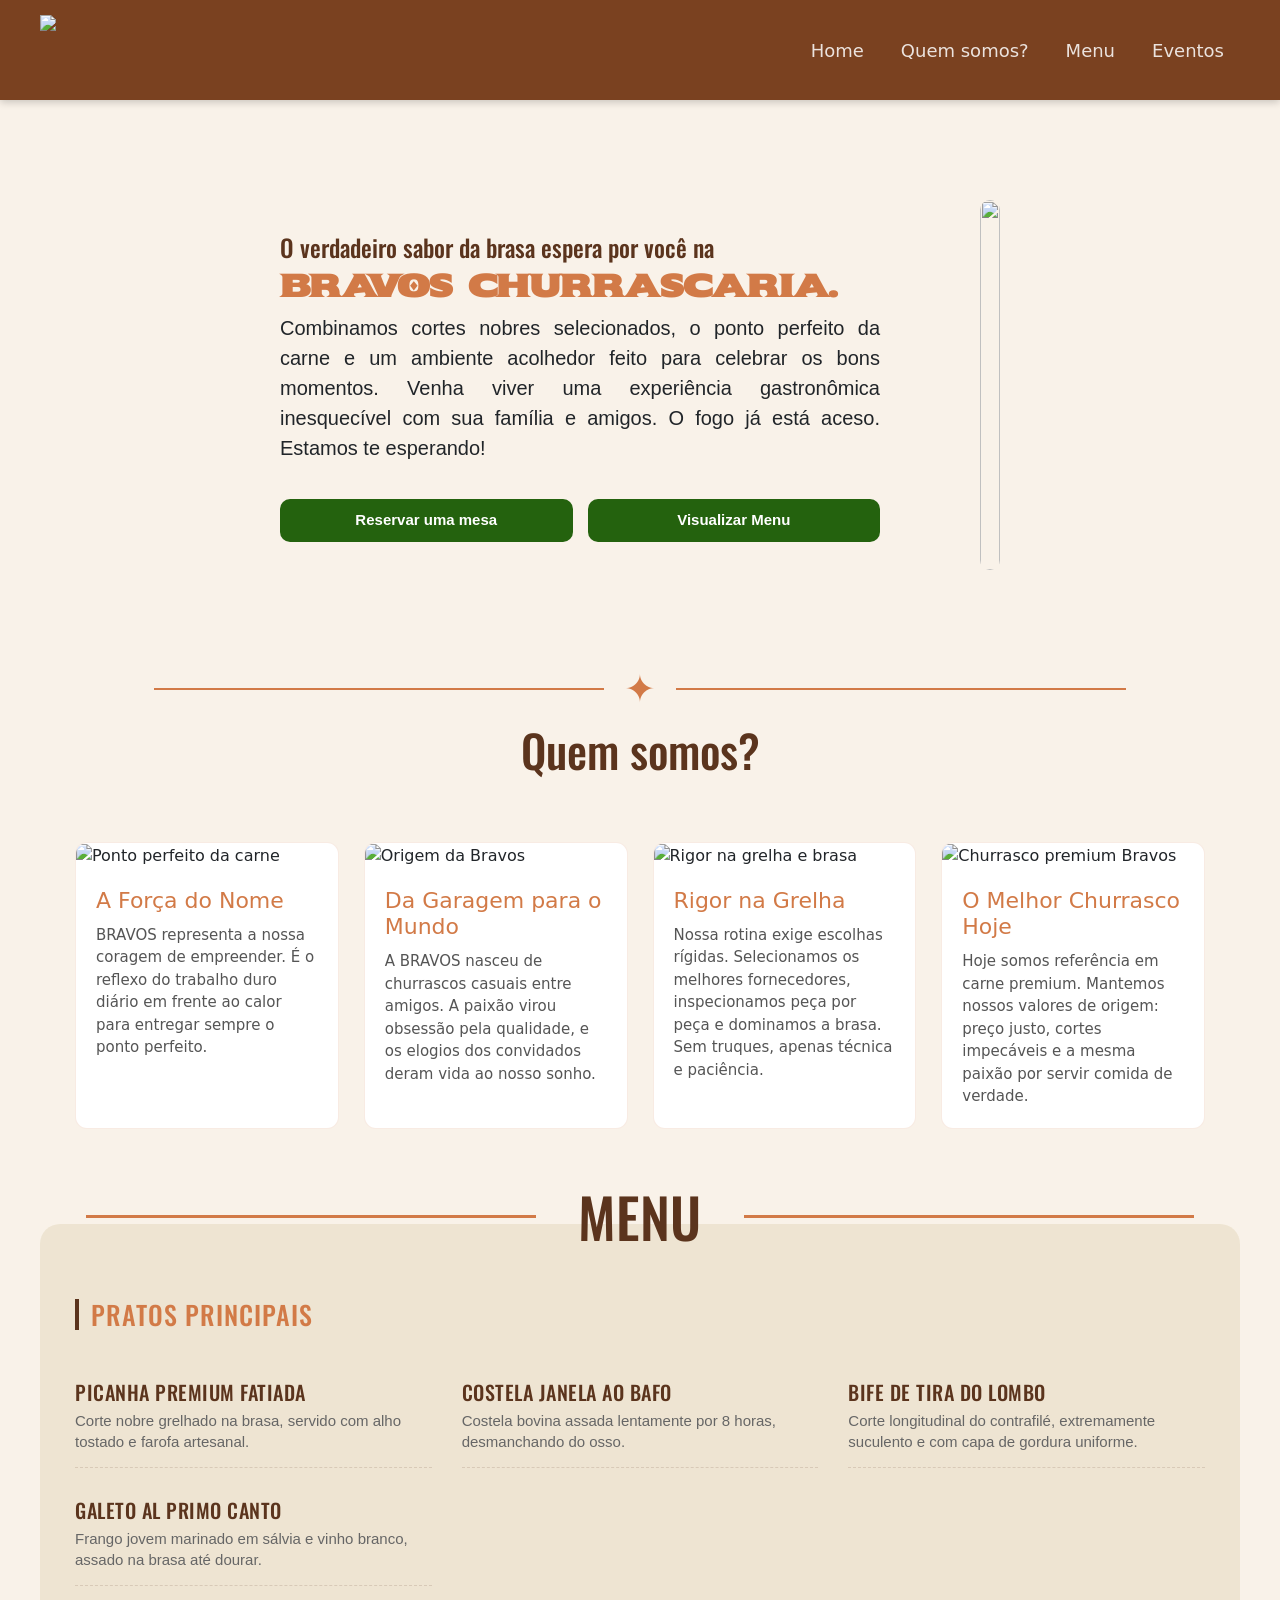
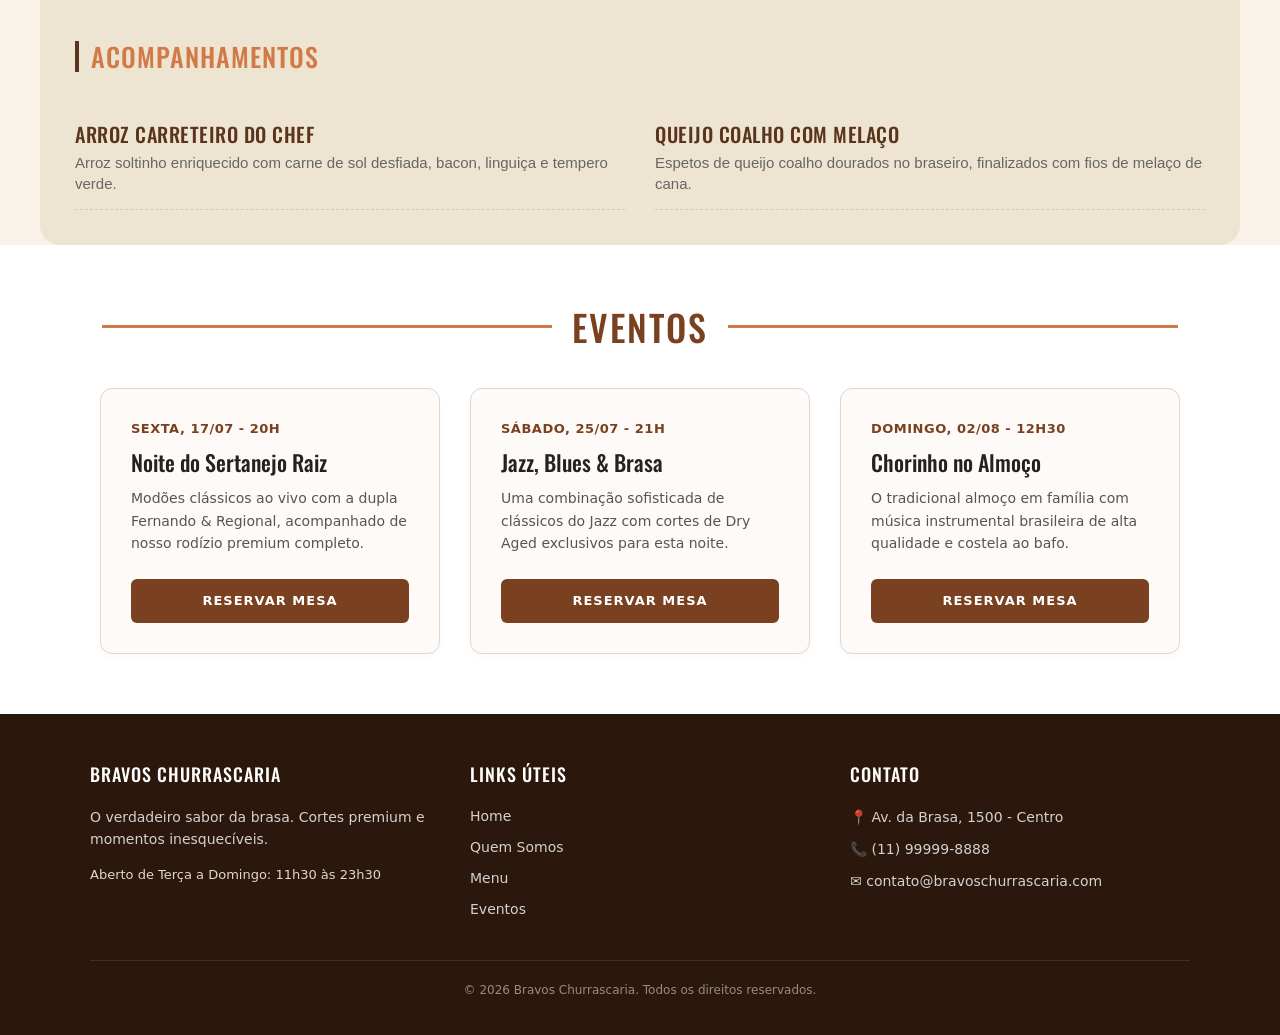
==== puclic/index.html @ 0097305d "alterações" ====
<!DOCTYPE html>
<html lang="pt-br">

<head>
    <meta charset="UTF-8">
    <meta name="viewport" content="width=device-width, initial-scale=1.0">
    <title>Bravos Churrascaria</title>
    <link rel="icon" type="image/png" sizes="32x32" href="Imagens/Logo bB.png">
    <link href="https://cdn.jsdelivr.net/npm/bootstrap@5.3.8/dist/css/bootstrap.min.css" rel="stylesheet"
        integrity="sha384-sRIl4kxILFvY47J16cr9ZwB07vP4J8+LH7qKQnuqkuIAvNWLzeN8tE5YBujZqJLB" crossorigin="anonymous">

    <link rel="stylesheet" type="text/css" href="style.css">
</head>

<body>
    <header>

        <a id="logo">
            <img src="Imagens/Logo bB.png">
        </a>

        <!-- NOVO: Botão do menu -->
        <button id="menu-toggle" aria-label="Abrir menu">&#9776;</button>

        <nav id="navegacao">
            <ul class="nav nav-pills">
                <li class="nav-item">
                    <a class="nav-link" aria-current="page" href="#">Home</a>
                </li>
                <li class="nav-item">
                    <a class="nav-link" href="#quem-somos">Quem somos?</a>
                </li>
                <li class="nav-item">
                    <a class="nav-link" href="#Menu">Menu</a>
                </li>
                <li class="nav-item">
                    <a class="nav-link" href="#Eventos">Eventos</a>
                </li>
            </ul>
        </nav>

    </header>

    <main>
        <section id="home-intro">
            <div id="conteudo-intro">
                <div id="textoIntro">
                    <h4 id="destaque">O verdadeiro sabor da brasa espera por você na <strong
                            id="nomeDestaque"><br>Bravos Churrascaria.</strong></h4>
                    <p>Combinamos cortes nobres selecionados, o ponto perfeito da carne e um ambiente acolhedor feito
                        para celebrar os bons momentos. Venha viver uma experiência gastronômica inesquecível com sua
                        família e amigos. O fogo já está aceso. Estamos te esperando!</p>
                </div>

                <div id="botoes-intro">
                    <button id="reserva">Reservar uma mesa</button>
                    <button id="visualizarMenu">Visualizar Menu</button>
                </div>
            </div>

            <div id="foto">
                <img src="https://vipzinho.com.br/wp-content/uploads/2025/02/churrasco-tendall-grill.jpeg">
            </div>
        </section>

        <!-- Segunda Seção -->
        <section>
            <div id="LinhasID">
                <div class="linha-decorativa"></div>
                <div id="Star">✦</div>
                <div class="linha-decorativa"></div>
            </div>

            <div id="text">
                <h1 id="quem-somos">Quem somos?</h1>
            </div>

            <!-- CARDS -->
            <div class="cards-historia-container">

                <div class="card-historia-item">
                    <div class="card-historia-imagem">
                        <img src="Imagens/Logo P.png" alt="Ponto perfeito da carne">
                    </div>
                    <div class="card-historia-texto">
                        <h2>A Força do Nome</h2>
                        <p>BRAVOS representa a nossa coragem de empreender. É o reflexo do trabalho duro diário em
                            frente ao calor para entregar sempre o ponto perfeito.</p>
                    </div>
                </div>

                <div class="card-historia-item">
                    <div class="card-historia-imagem">
                        <img src="https://encrypted-tbn0.gstatic.com/images?q=tbn:ANd9GcSW1y4ulQHNL_nnLui9a4QdaDKVwRLupbjK3LQA6ehvKi2m5lMaDqEnJQg&s=10"
                            alt="Origem da Bravos">
                    </div>
                    <div class="card-historia-texto">
                        <h2>Da Garagem para o Mundo</h2>
                        <p>A BRAVOS nasceu de churrascos casuais entre amigos. A paixão virou obsessão pela qualidade, e
                            os elogios dos convidados deram vida ao nosso sonho.</p>
                    </div>
                </div>

                <div class="card-historia-item">
                    <div class="card-historia-imagem">
                        <img src="https://s3.amazonaws.com/assets.jaweb/torresgrill/imgConteudo/mobile/grelha_ou_espeto_qual_a_melhor_opcao_para_o_churrasco_44552_1_pt.jpg"
                            alt="Rigor na grelha e brasa">
                    </div>
                    <div class="card-historia-texto">
                        <h2>Rigor na Grelha</h2>
                        <p>Nossa rotina exige escolhas rígidas. Selecionamos os melhores fornecedores, inspecionamos
                            peça por peça e dominamos a brasa. Sem truques, apenas técnica e paciência.</p>
                    </div>
                </div>

                <div class="card-historia-item">
                    <div class="card-historia-imagem">
                        <img src="https://www.tribunapr.com.br/wp-content/uploads/2022/09/02162602/shutterstock_1838228284-970x550.jpg"
                            alt="Churrasco premium Bravos">
                    </div>
                    <div class="card-historia-texto">
                        <h2>O Melhor Churrasco Hoje</h2>
                        <p>Hoje somos referência em carne premium. Mantemos nossos valores de origem: preço justo,
                            cortes impecáveis e a mesma paixão por servir comida de verdade.</p>
                    </div>
                </div>

            </div>
        </section>



        <!-- Terceira Seção -->
        <section id="Menu">
            <div id="fundo-menu">

                <div id="LinhasID-menu">
                    <div class="linha-decorativa-menu"></div>
                    <h1 id="title-menu">MENU</h1>
                    <div class="linha-decorativa-menu"></div>
                </div>

                <h2 class="categoria-titulo">Pratos Principais</h2>
                <div class="texto-menu">
                    <div class="item-cardapio">
                        <h3>Picanha Premium Fatiada</h3>
                        <p>Corte nobre grelhado na brasa, servido com alho tostado e farofa artesanal.</p>
                    </div>
                    <div class="item-cardapio">
                        <h3>Costela Janela ao Bafo</h3>
                        <p>Costela bovina assada lentamente por 8 horas, desmanchando do osso.</p>
                    </div>
                    <div class="item-cardapio">
                        <h3>Bife de Tira do Lombo</h3>
                        <p>Corte longitudinal do contrafilé, extremamente suculento e com capa de gordura uniforme.</p>
                    </div>
                    <div class="item-cardapio">
                        <h3>Galeto Al Primo Canto</h3>
                        <p>Frango jovem marinado em sálvia e vinho branco, assado na brasa até dourar.</p>
                    </div>
                </div>

                <h2 class="categoria-titulo">Acompanhamentos</h2>
                <div class="texto-menu">
                    <div class="item-cardapio">
                        <h3>Arroz Carreteiro do Chef</h3>
                        <p>Arroz soltinho enriquecido com carne de sol desfiada, bacon, linguiça e tempero verde.</p>
                    </div>
                    <div class="item-cardapio">
                        <h3>Queijo Coalho com Melaço</h3>
                        <p>Espetos de queijo coalho dourados no braseiro, finalizados com fios de melaço de cana.</p>
                    </div>
                </div>

            </div>
        </section>


        <!-- Quarta Seção -->
        <section id="Eventos">
            <div id="fundo-eventos">

                <div id="LinhasID-eventos">
                    <div class="linha-decorativa-menu"></div>
                    <h1 id="title-eventos">EVENTOS</h1>
                    <div class="linha-decorativa-menu"></div>
                </div>

                <div class="texto-eventos">

                    <div class="item-evento">
                        <span class="data-evento">Sexta, 17/07 - 20h</span>
                        <h3>Noite do Sertanejo Raiz</h3>
                        <p>Modões clássicos ao vivo com a dupla Fernando & Regional, acompanhado de nosso rodízio
                            premium completo.</p>
                        <button class="botao-evento">Reservar Mesa</button>
                    </div>

                    <div class="item-evento">
                        <span class="data-evento">Sábado, 25/07 - 21h</span>
                        <h3>Jazz, Blues & Brasa</h3>
                        <p>Uma combinação sofisticada de clássicos do Jazz com cortes de Dry Aged exclusivos para esta
                            noite.</p>
                        <button class="botao-evento">Reservar Mesa</button>
                    </div>

                    <div class="item-evento">
                        <span class="data-evento">Domingo, 02/08 - 12h30</span>
                        <h3>Chorinho no Almoço</h3>
                        <p>O tradicional almoço em família com música instrumental brasileira de alta qualidade e
                            costela ao bafo.</p>
                        <button class="botao-evento">Reservar Mesa</button>
                    </div>

                </div>

            </div>
        </section>
    </main>

    <footer id="rodape">
        <div class="fundo-rodape">

            <div class="conteiner-rodape">

                <div class="coluna-rodape">
                    <h3>Bravos Churrascaria</h3>
                    <p>O verdadeiro sabor da brasa. Cortes premium e momentos inesquecíveis.</p>
                    <span class="horario-rodape">Aberto de Terça a Domingo: 11h30 às 23h30</span>
                </div>

                <!-- Links -->
                <div class="coluna-rodape">
                    <h3>Links Úteis</h3>
                    <ul class="links-rodape">
                        <li><a href="#">Home</a></li>
                        <li><a href="#quem-somos">Quem Somos</a></li>
                        <li><a href="#Menu">Menu</a></li>
                        <li><a href="#Eventos">Eventos</a></li>
                    </ul>
                </div>

                <!-- Contato -->
                <div class="coluna-rodape">
                    <h3>Contato</h3>
                    <p>📍 Av. da Brasa, 1500 - Centro</p>
                    <p>📞 (11) 99999-8888</p>
                    <p>✉️ contato@bravoschurrascaria.com</p>
                </div>

            </div>

            <!-- Linha inferior de direitos autorais -->
            <div class="direitos-rodape">
                <p>© 2026 Bravos Churrascaria. Todos os direitos reservados.</p>
            </div>

        </div>
    </footer>
    <script src="script.js"></script>
</body>

</html>
---- puclic/style.css ----
/* Fontes e Imagens */
@import url('https://fonts.googleapis.com/css2?family=Oswald:wght@200..700&family=Sekuya&display=swap');
@import url('https://fonts.googleapis.com/css2?family=Sekuya&display=swap');

html {
    scroll-behavior: smooth;
}

/* AUXILIO DE IA PARA TRANSIÇÕES */
/* Header e barra de navegação - feita com auxilio de IA */
header {
    position: sticky;
    top: 0;
    z-index: 9999;

    display: flex;
    justify-content: space-between;
    align-items: center;

    padding: 15px 40px;
    background: #7a4120;

    box-shadow: 0 2px 8px rgba(0, 0, 0, .2);
}

#logo {
    display: flex;
}

#logo img {
    height: 70px;
    width: auto;
}

#navegacao {
    font-size: 18px;
    font-weight: 500;
}

#navegacao .nav-link {
    color: rgba(255, 255, 255, 0.85);
    transition: all 0.2s ease-in-out;
    margin-left: 5px;
}

#navegacao .nav-link:hover:not(.disabled) {
    color: #ffffff;
    background-color: rgba(255, 255, 255, 0.15);
}

#navegacao .nav-pills .nav-link.active {
    color: #8A4721 !important;
    background-color: #ffffff !important;
}

#navegacao .nav-link.disabled {
    color: rgba(255, 255, 255, 0.35) !important;
}

#menu-toggle {
    display: none;
    background: none;
    border: 1px solid rgba(255, 255, 255, 0.5);
    border-radius: 5px;
    color: white;
    font-size: 24px;
    cursor: pointer;
    padding: 5px 15px;
}

/* NOVO: Classe que o JavaScript vai usar para mostrar o menu */
#navegacao.ativo {
    display: block !important;
}


/* Final Header e barra de navegação - feita com auxilio de IA */


/* Começo corpo da página Index (Home) */
/* Primeira Seção */
body {
    background-color: #f7eee2bf;
}

/* Primeira Seção Corrigida com Flexbox */
#home-intro {
    display: flex;
    align-items: center;
    justify-content: center; /* ALTERADO: Centraliza os itens no meio da tela */
    gap: 100px; /* Aumentamos um pouco o espaço entre o texto e a foto para respirar melhor */
    max-width: 1200px; /* Define um tamanho máximo igual ao das outras seções */
    margin: 100px auto; /* O 'auto' nas laterais garante que a seção inteira fique no centro da página */
}

#conteudo-intro {
    display: flex;
    flex-direction: column;
    max-width: 600px;
}

#textoIntro {
    font-family: "Elms Sans", sans-serif;
    text-align: justify;
    font-size: 20px;
    /* Removemos o float: left e a largura fixa que estavam quebrando o layout */
}

#destaque {
    font-family: "Oswald", system-ui;
    font-size: 24px;
    color: #5b341d;
}

#nomeDestaque {
    font-family: "Sekuya", system-ui;
    font-size: 32px;
    color: #d27a47;
}

#botoes-intro {
    display: flex;
    gap: 15px;
    margin-top: 20px;
}

#foto {
    display: flex;
    justify-content: center;
}

#foto img {
    max-width: 550px;
    width: 100%;
    height: 370px;
    object-fit: cover;
    border-radius: 20px;
    transition: transform 0.5s cubic-bezier(0.175, 0.885, 0.32, 1.275);
}

#foto img:hover {
    transform: scale(1.05) rotate(2deg);
}

button {
    flex: 1;
    padding: 10px;
    border: 1px rgb(112, 80, 52);
    border-radius: 10px;
    cursor: pointer;
    font-size: 15px;
    transition: .3s;
}

#reserva {
    background-color: #24620e;
    width: 280px;
    font-family: Verdana, Geneva, Tahoma, sans-serif;
    font-weight: bold;
    color: #ffffff;
}

#reserva:hover {
    background: #3ea619;
    border: 1px #164505;
    transform: scale(1.01);
}

#visualizarMenu {
    background-color: #24620e;
    width: 280px;
    font-family: Verdana, Geneva, Tahoma, sans-serif;
    font-weight: bold;
    color: #ffffff;
}

#visualizarMenu:hover {
    background: #3ea619;
    border: 1px #164505;
    transform: scale(1.01);
}

/* Fim da Primeira Seção */


/* Segunda Seção */
#LinhasID {
    display: flex;
    justify-content: center;
    align-items: center;
    max-width: 1200px;
    width: 100%;
    margin: 70px auto 0;
    /* ALTERADO: Adicionado 'auto' para centralizar perfeitamente */
}

.linha-decorativa {
    flex: 1;
    /* ALTERADO: Isso faz a linha crescer ou encolher automaticamente conforme a tela */
    max-width: 450px;
    /* Limita o tamanho máximo para não esticar demais em telas gigantes */
    height: 2px;
    background-color: #d27a47;
}

#Star {
    color: #d27a47;
    font-size: 38px;
    padding: 0 20px;
    line-height: 1;
}

#text {
    margin-top: 15px;
    font-family: "Oswald", system-ui;
    color: #5b341d;
    text-align: center;
}

#text h1 {
    font-size: 45px;
}

.cards-historia-container {
    max-width: 1200px;
    margin: 30px auto 0;
    /* ALTERADO: Adicionado 'auto' para centralizar os cards com o título */
    border-radius: 20px;
    padding: 35px;
    box-sizing: border-box;
    display: grid;
    grid-template-columns: repeat(auto-fit, minmax(240px, 1fr));
    gap: 25px;
}

.card-historia-item {
    background-color: #ffffff;
    border-radius: 12px;
    overflow: hidden;
    border: solid 1px rgba(210, 122, 71, 0.15);
    display: flex;
    flex-direction: column;

    transition: transform 0.3s ease, box-shadow 0.3s ease, outline 0.3s ease;
}

.card-historia-item:hover {
    transform: translateY(-8px);
    box-shadow: 0 12px 24px rgba(210, 122, 71, 0.25);
    outline: 2px solid #d27a47;
    outline-offset: 4px;
}

.card-historia-imagem img {
    width: 100%;
    height: 180px;
    object-fit: cover;
}

.card-historia-texto {
    padding: 20px;
    display: flex;
    flex-direction: column;
    gap: 10px;
}

.card-historia-texto h2 {
    color: #d27a47;
    font-size: 22px;
    margin: 0;
}

.card-historia-texto p {
    font-size: 15px;
    line-height: 1.5;
    color: #555;
    margin: 0;
}

/* Fim da Segunda Seção */



/* Terceira Seção */
#Menu {
    display: flex;
    justify-content: center;

    animation: aparecerSuave linear both;
    animation-timeline: view();
    animation-range: entry 10% cover 40%;
}

#fundo-menu {
    margin-top: 60px;
    max-width: 1200px;
    width: 100%;
    background-color: rgba(235, 225, 204, 0.804);
    border-radius: 20px;
    padding: 15px 35px 35px 35px;
    box-sizing: border-box;
    display: flex;
    flex-direction: column;
    gap: 25px;
}

#LinhasID-menu {
    display: flex;
    justify-content: space-around;
    align-items: center;
    width: 100%;
    margin-top: -50px;
    position: relative;
    z-index: 10;
}

.linha-decorativa-menu {
    width: 450px;
    height: 3px;
    background-color: #d27a47;
}

#title-menu {
    font-family: "Oswald", system-ui;
    color: #5b341d;
    font-size: 55px;
    margin: 0;
    padding: 0 20px;
    line-height: 1;
}

.categoria-titulo {
    font-family: "Oswald", system-ui;
    color: #d27a47;
    font-size: 26px;
    text-transform: uppercase;
    letter-spacing: 1px;
    margin-top: 30px;
    margin-bottom: 5px;
    border-left: 4px solid #5b341d;
    padding-left: 12px;
}

.texto-menu {
    margin-top: 20px;
    display: grid;
    grid-template-columns: repeat(auto-fit, minmax(280px, 1fr));
    gap: 30px;
}

.item-cardapio {
    display: flex;
    flex-direction: column;
    gap: 6px;
    border-bottom: 1px dashed rgba(91, 52, 29, 0.15);
    padding-bottom: 15px;
}

.item-cardapio h3 {
    font-family: "Oswald", system-ui;
    color: #5b341d;
    font-size: 20px;
    margin: 0;
    text-transform: uppercase;
    letter-spacing: 0.5px;
}

.item-cardapio p {
    font-family: sans-serif;
    color: #666;
    font-size: 15px;
    line-height: 1.4;
    margin: 0;
}

@keyframes aparecerSuave {
    from {
        opacity: 0;
        transform: translateY(30px);
    }

    to {
        opacity: 1;
        transform: translateY(0);
    }
}

/* Fim da Terceira Seção */



/* Início da Quarta Seção */

#Eventos {
    padding: 60px 20px;
    background-color: #ffffff;
    /* Fundo claro para dar um contraste limpo com o menu */
}

#fundo-eventos {
    /* Alinhamento centralizado */
    max-width: 1100px;
    margin: 0 auto;
}

#LinhasID-eventos {
    display: flex;
    justify-content: center;
    align-items: center;
    gap: 20px;
    margin-bottom: 40px;
}

#title-eventos {
    font-family: 'Oswald', sans-serif;
    font-size: 36px;
    color: #7a4120;
    text-align: center;
    letter-spacing: 2px;
    margin: 0;
}

.texto-eventos {
    display: flex;
    flex-wrap: wrap;
    gap: 30px;
    justify-content: center;
}

.item-evento {
    background-color: #fdfaf7;
    /* Off-white suave puxado para o tom amadeirado */
    border: 1px solid #e2d6cd;
    border-radius: 12px;
    padding: 30px;
    flex: 1;
    min-width: 280px;
    /* Garante que fique responsivo em telas menores */
    max-width: 340px;
    display: flex;
    flex-direction: column;
    box-shadow: 0 4px 6px rgba(0, 0, 0, 0.02);
    transition: transform 0.3s ease, box-shadow 0.3s ease;
}

.item-evento:hover {
    transform: translateY(-5px);
    box-shadow: 0 10px 20px rgba(122, 65, 32, 0.1);
}

.data-evento {
    color: #7a4120;
    font-size: 13px;
    font-weight: bold;
    text-transform: uppercase;
    letter-spacing: 0.5px;
    margin-bottom: 10px;
    display: block;
}

.item-evento h3 {
    font-family: 'Oswald', sans-serif;
    font-size: 22px;
    color: #222222;
    margin-bottom: 12px;
}

.item-evento p {
    font-size: 14px;
    color: #555555;
    line-height: 1.6;
    margin-bottom: 25px;
    flex-grow: 1;
}

.botao-evento {
    background-color: #7a4120;
    color: #ffffff;
    border: none;
    padding: 12px 20px;
    font-size: 13px;
    font-weight: bold;
    text-transform: uppercase;
    letter-spacing: 1px;
    border-radius: 6px;
    cursor: pointer;
    transition: background-color 0.2s ease-in-out;
    width: 100%;
}

.botao-evento:hover {
    background-color: #5a2e14;
}

/* Fim da Quarta Seção */



/* --- Estilização da Quinta Seção (Rodapé) --- */
#rodape {
    background-color: #2b170b;
    color: rgba(255, 255, 255, 0.8);
    padding: 50px 20px 20px 20px;
    font-size: 14px;
}

.fundo-rodape {
    max-width: 1100px;
    margin: 0 auto;
}

.conteiner-rodape {
    display: flex;
    flex-wrap: wrap;
    gap: 40px;
    justify-content: space-between;
    padding-bottom: 30px;
    border-bottom: 1px solid rgba(255, 255, 255, 0.1);
}

.coluna-rodape {
    flex: 1;
    min-width: 250px;
}

.coluna-rodape h3 {
    font-family: 'Oswald', sans-serif;
    color: #ffffff;
    font-size: 18px;
    letter-spacing: 1px;
    margin-bottom: 20px;
    text-transform: uppercase;
}

.coluna-rodape p {
    line-height: 1.6;
    margin-bottom: 10px;
}

.horario-rodape {
    display: block;
    margin-top: 15px;
    font-size: 13px;
    color: #e2d6cd;
}

/* Links do Rodapé */
.links-rodape {
    list-style: none;
    padding: 0;
    margin: 0;
}

.links-rodape li {
    margin-bottom: 10px;
}

.links-rodape a {
    color: rgba(255, 255, 255, 0.8);
    text-decoration: none;
    transition: color 0.2s ease;
}

.links-rodape a:hover {
    color: #e2d6cd;
}

.direitos-rodape {
    text-align: center;
    padding-top: 20px;
    font-size: 12px;
    color: rgba(255, 255, 255, 0.5);
}

/* RESPONSIVIDADE */

@media (max-width: 992px) {
    header {
        flex-direction: row;
        flex-wrap: wrap;
        justify-content: space-between;
    }

    .nav {
        flex-direction: column;
        text-align: center;
    }

    section {
        margin: 20px;
    }

    #foto {
        float: none;
        text-align: center;
    }

    #foto img {
        width: 100%;
        height: auto;
    }

    #textoIntro {
        float: none;
        width: 100%;
        margin-top: 25px;
        text-align: center;
    }

    button {
        width: 100%;
        margin-top: 10px;
    }

    .cards-historia-container {
        grid-template-columns: 1fr;
    }

    .linha-decorativa {
        width: 35%;
    }

    /* Mostra o botão hambúrguer no celular */
    #menu-toggle {
        display: block;
    }

    /* Esconde a navegação padrão e prepara para o clique */
    #navegacao {
        display: none;
        width: 100%;
        margin-top: 15px;
    }

    /* Comportamento da Primeira Seção no celular */
    #home-intro {
        flex-direction: column-reverse;
        text-align: center;
        margin: 20px;
    }

    #conteudo-intro {
        align-items: center;
    }

    #botoes-intro {
        display: flex;
        flex-direction: column;
        align-items: center;
        width: 100%;
        gap: 15px;
        margin-top: 25px;
    }

    #botoes-intro button {
        width: 280px;
        max-width: 100%;
        margin-top: 0;
    }

}


@media (max-width: 576px) {
    header {
        padding: 15px;
    }

    #logo img {
        height: 55px;
    }

    #text h1 {
        font-size: 32px;
    }

    #destaque {
        font-size: 20px;
    }

    #nomeDestaque {
        font-size: 28px;
    }

    #textoIntro {
        font-size: 18px;
    }

    button {
        font-size: 16px;
    }
}

/* Regra para telas grandes (4K) */
@media (min-width: 2000px) {

    header,
    main,
    footer {
        max-width: 1400px;
        margin: 0 auto;
    }
}

@media (max-width:576px) {

    header {
        padding: 15px;
    }

    #logo img {
        height: 55px;
    }

    #text h1 {
        font-size: 32px;
    }

    #destaque {
        font-size: 20px;
    }

    #nomeDestaque {
        font-size: 28px;
    }

    #textoIntro {
        font-size: 18px;
    }

    button {
        font-size: 16px;
    }

}
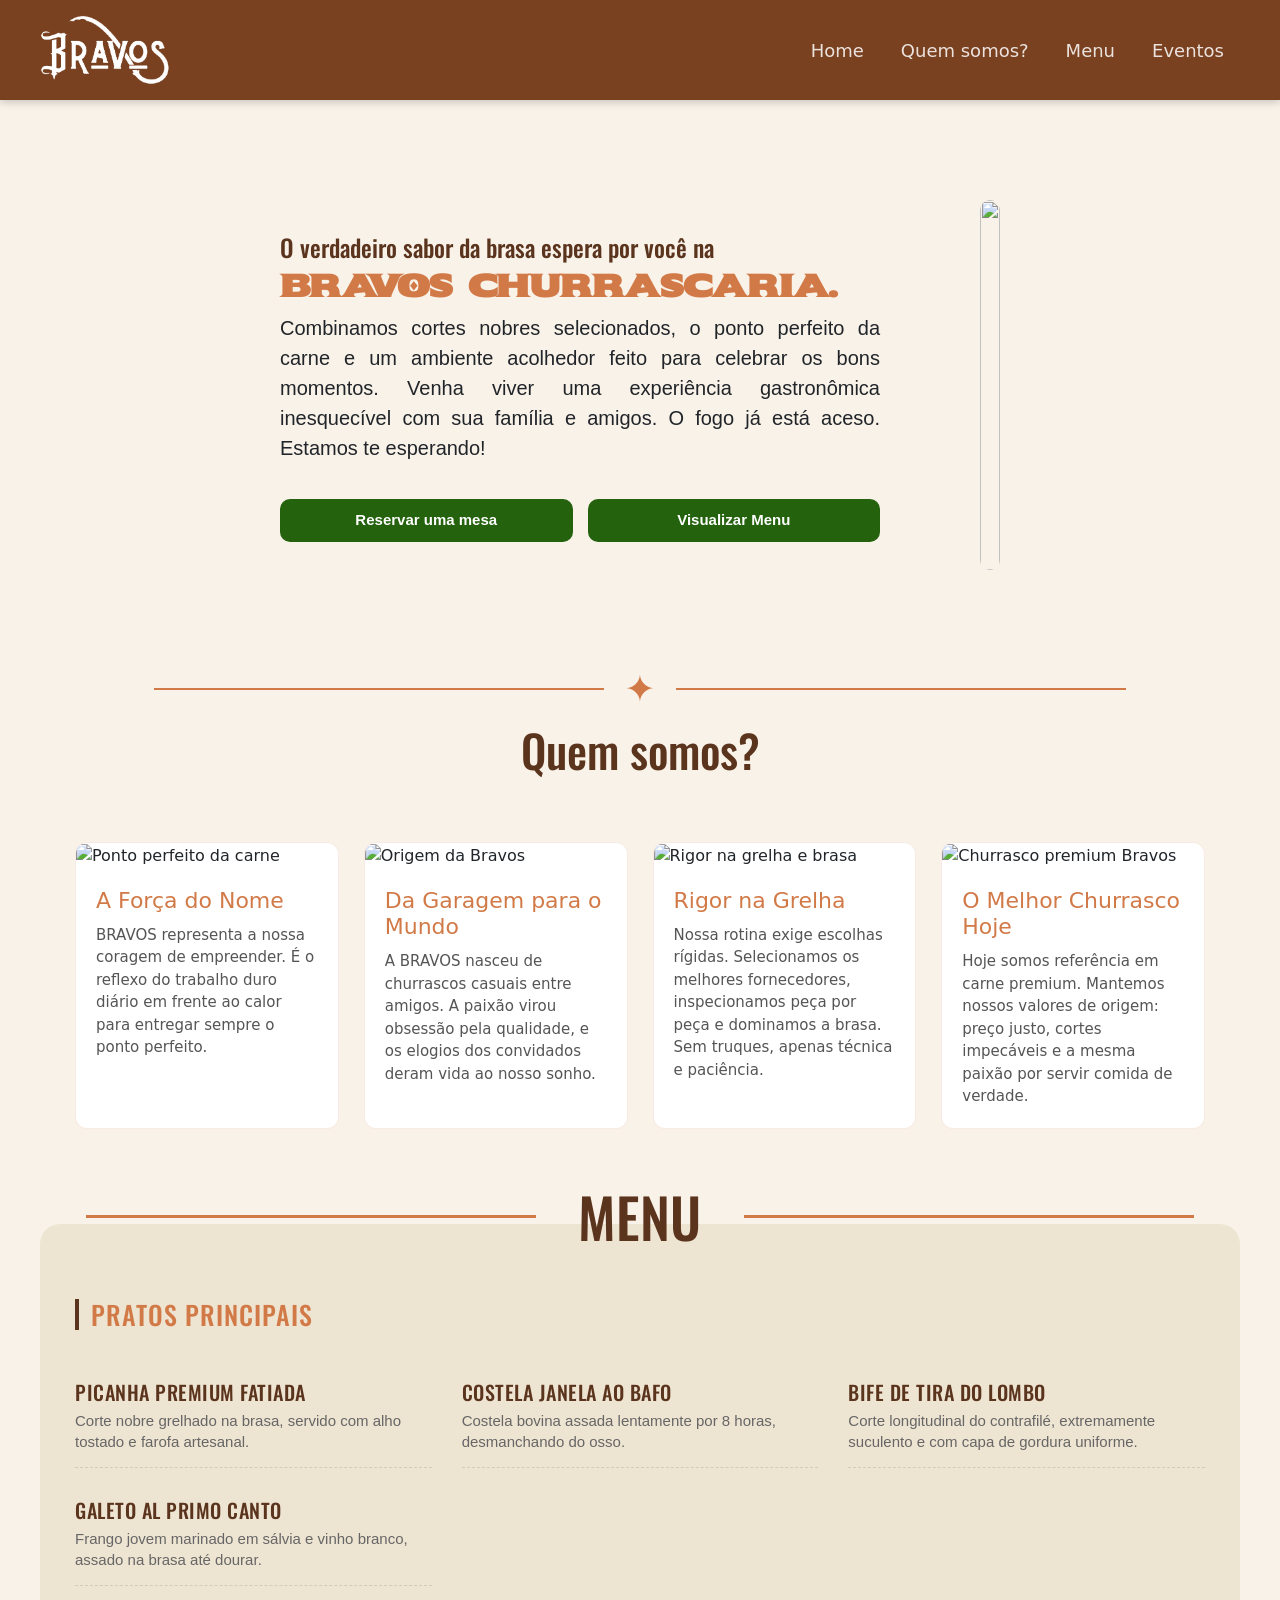
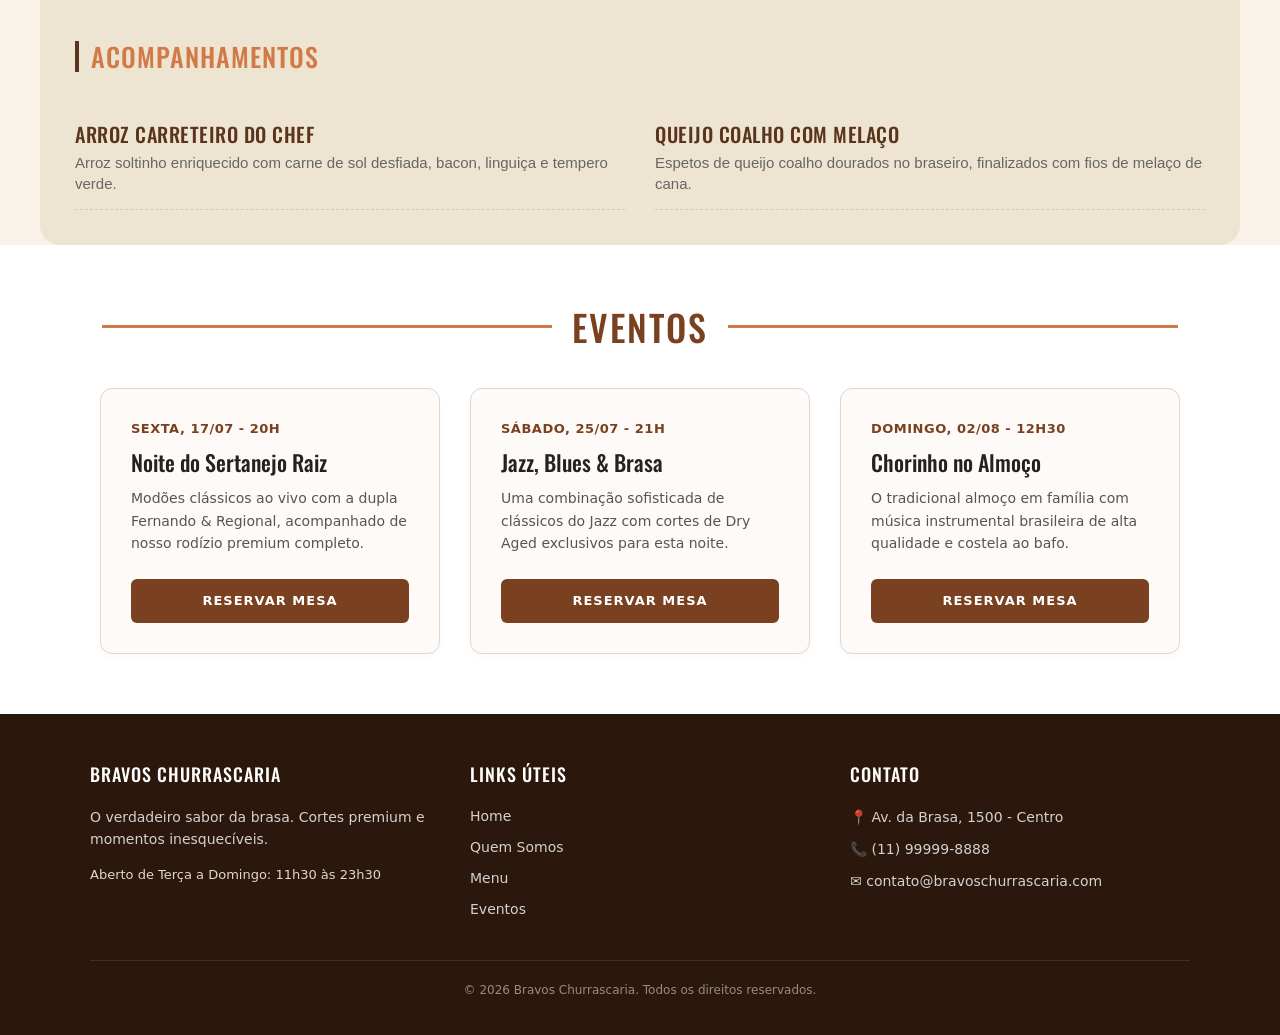
==== commit 55abdc34: "mudanças 2" ====
--- a/puclic/index.html
+++ b/puclic/index.html
@@ -5,7 +5,7 @@
     <meta charset="UTF-8">
     <meta name="viewport" content="width=device-width, initial-scale=1.0">
     <title>Bravos Churrascaria</title>
-    <link rel="icon" type="image/png" sizes="32x32" href="Imagens/Logo bB.png">
+    <link rel="icon" type="image/png" sizes="32x32" href="img/img-logo1.png">
     <link href="https://cdn.jsdelivr.net/npm/bootstrap@5.3.8/dist/css/bootstrap.min.css" rel="stylesheet"
         integrity="sha384-sRIl4kxILFvY47J16cr9ZwB07vP4J8+LH7qKQnuqkuIAvNWLzeN8tE5YBujZqJLB" crossorigin="anonymous">
 
@@ -16,7 +16,7 @@
     <header>
 
         <a id="logo">
-            <img src="Imagens/Logo bB.png">
+            <img src="img/img-logo2.png" alt="Logo Bravos">
         </a>
 
         <!-- NOVO: Botão do menu -->
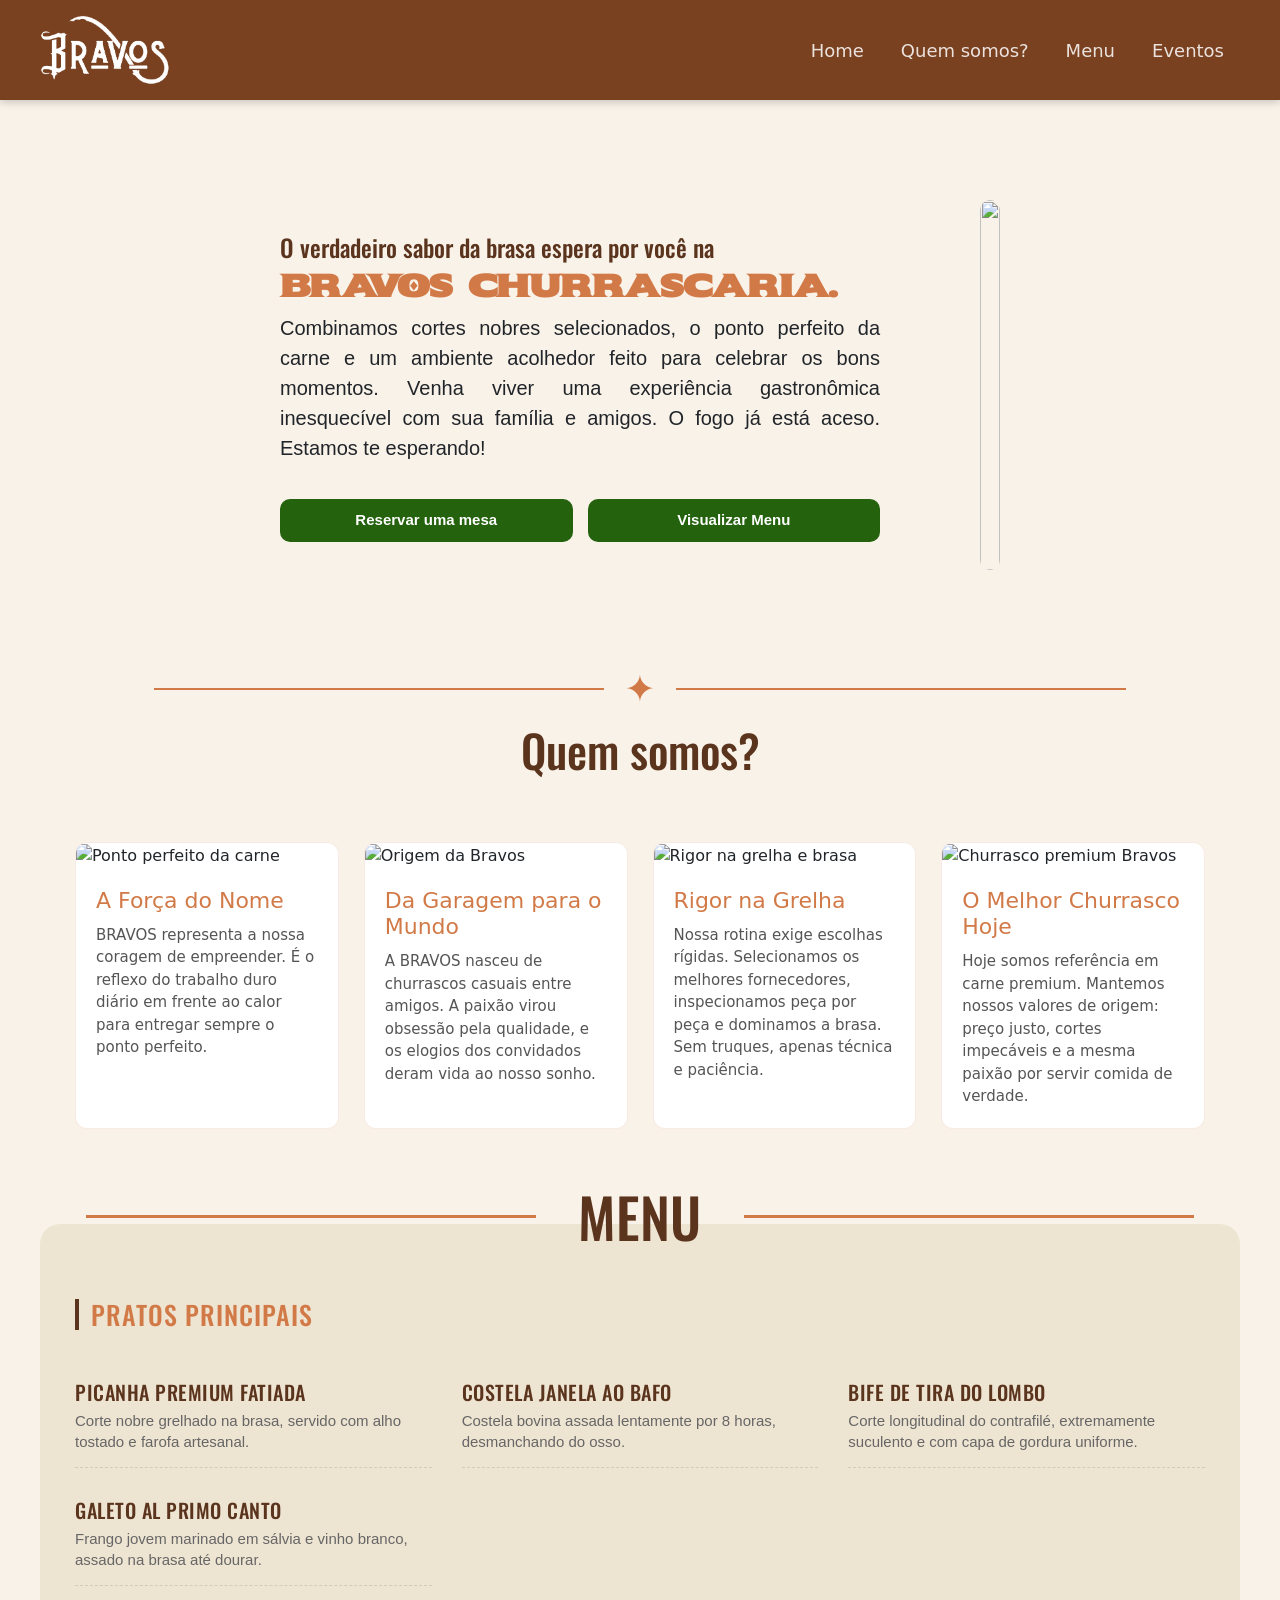
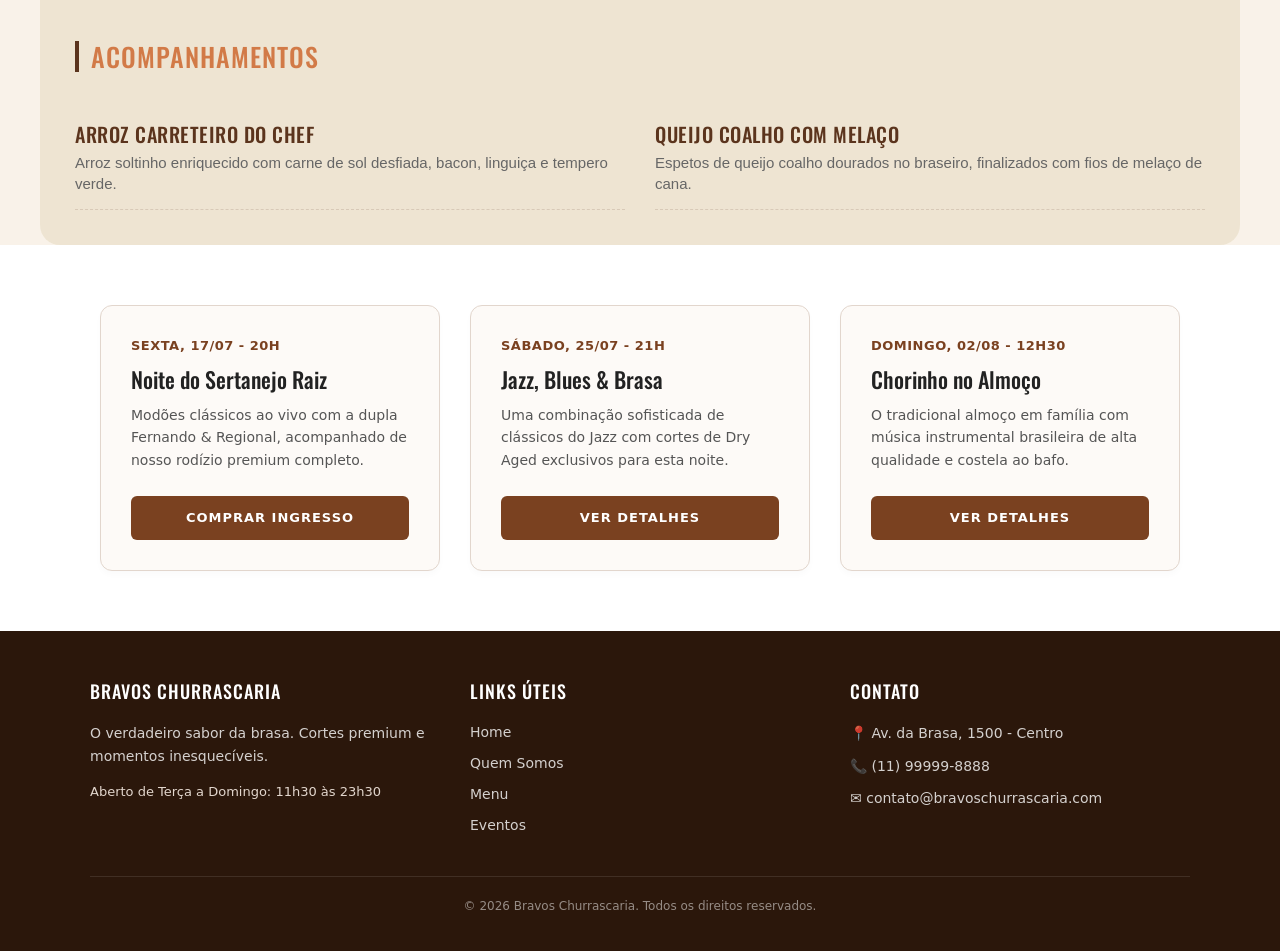
==== commit 1b1fe25d: "criação das páginas de eventos" ====
--- a/puclic/index.html
+++ b/puclic/index.html
@@ -178,41 +178,30 @@
 
         <!-- Quarta Seção -->
         <section id="Eventos">
-            <div id="fundo-eventos">
-
-                <div id="LinhasID-eventos">
-                    <div class="linha-decorativa-menu"></div>
-                    <h1 id="title-eventos">EVENTOS</h1>
-                    <div class="linha-decorativa-menu"></div>
-                </div>
-
-                <div class="texto-eventos">
-
-                    <div class="item-evento">
-                        <span class="data-evento">Sexta, 17/07 - 20h</span>
-                        <h3>Noite do Sertanejo Raiz</h3>
-                        <p>Modões clássicos ao vivo com a dupla Fernando & Regional, acompanhado de nosso rodízio
-                            premium completo.</p>
-                        <button class="botao-evento">Reservar Mesa</button>
-                    </div>
-
-                    <div class="item-evento">
-                        <span class="data-evento">Sábado, 25/07 - 21h</span>
-                        <h3>Jazz, Blues & Brasa</h3>
-                        <p>Uma combinação sofisticada de clássicos do Jazz com cortes de Dry Aged exclusivos para esta
-                            noite.</p>
-                        <button class="botao-evento">Reservar Mesa</button>
-                    </div>
-
-                    <div class="item-evento">
-                        <span class="data-evento">Domingo, 02/08 - 12h30</span>
-                        <h3>Chorinho no Almoço</h3>
-                        <p>O tradicional almoço em família com música instrumental brasileira de alta qualidade e
-                            costela ao bafo.</p>
-                        <button class="botao-evento">Reservar Mesa</button>
-                    </div>
-
-                </div>
+            <div class="texto-eventos">
+                <div class="item-evento">
+                    <span class="data-evento">Sexta, 17/07 - 20h</span>
+                    <h3>Noite do Sertanejo Raiz</h3>
+                    <p>Modões clássicos ao vivo com a dupla Fernando & Regional, acompanhado de nosso rodízio premium
+                        completo.</p>
+                    <button class="botao-evento" onclick="window.location.href='evento1.html'">Comprar Ingresso</button>
+                </div>
+                <div class="item-evento">
+                    <span class="data-evento">Sábado, 25/07 - 21h</span>
+                    <h3>Jazz, Blues & Brasa</h3>
+                    <p>Uma combinação sofisticada de clássicos do Jazz com cortes de Dry Aged exclusivos para esta
+                        noite.</p>
+                    <button class="botao-evento" onclick="window.location.href='evento2.html'">Ver Detalhes</button>
+                </div>
+
+                <div class="item-evento">
+                    <span class="data-evento">Domingo, 02/08 - 12h30</span>
+                    <h3>Chorinho no Almoço</h3>
+                    <p>O tradicional almoço em família com música instrumental brasileira de alta qualidade e costela ao
+                        bafo.</p>
+                    <button class="botao-evento" onclick="window.location.href='evento3.html'">Ver Detalhes</button>
+                </div>
+            </div>
 
             </div>
         </section>
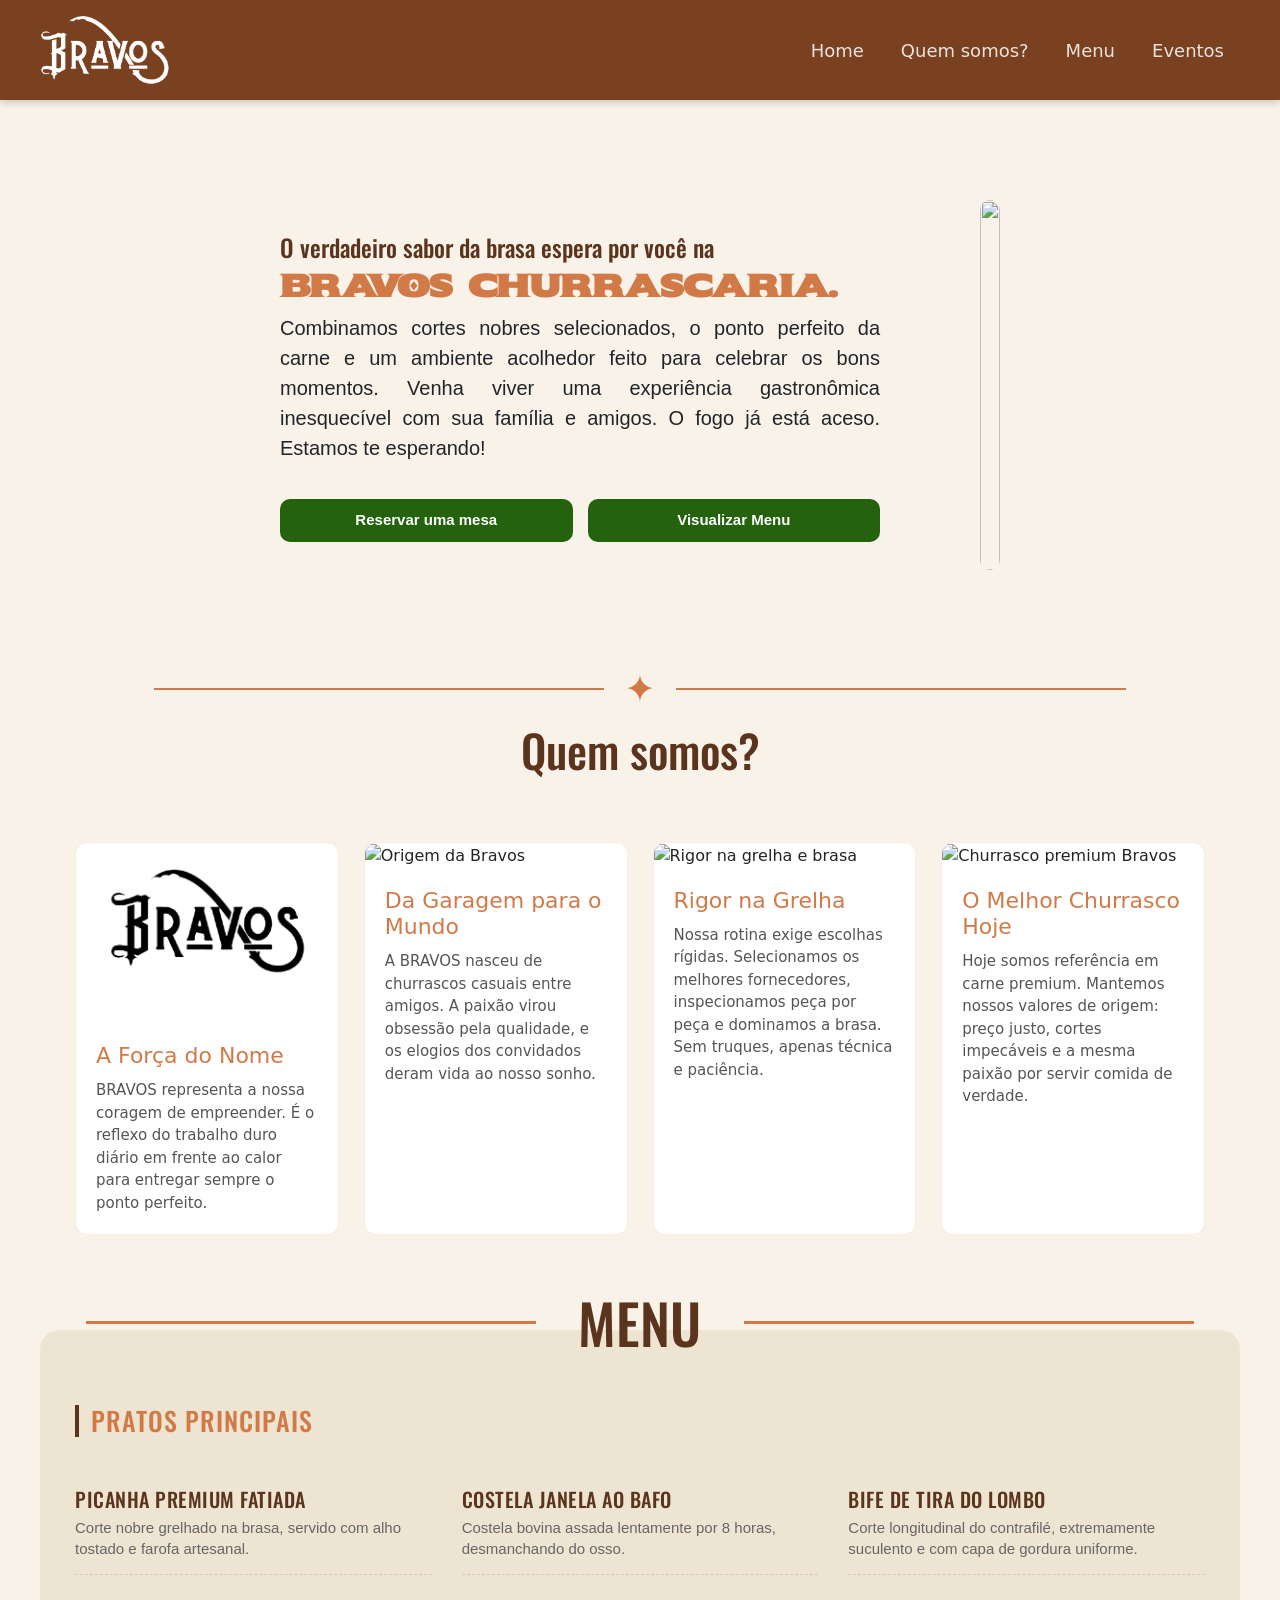
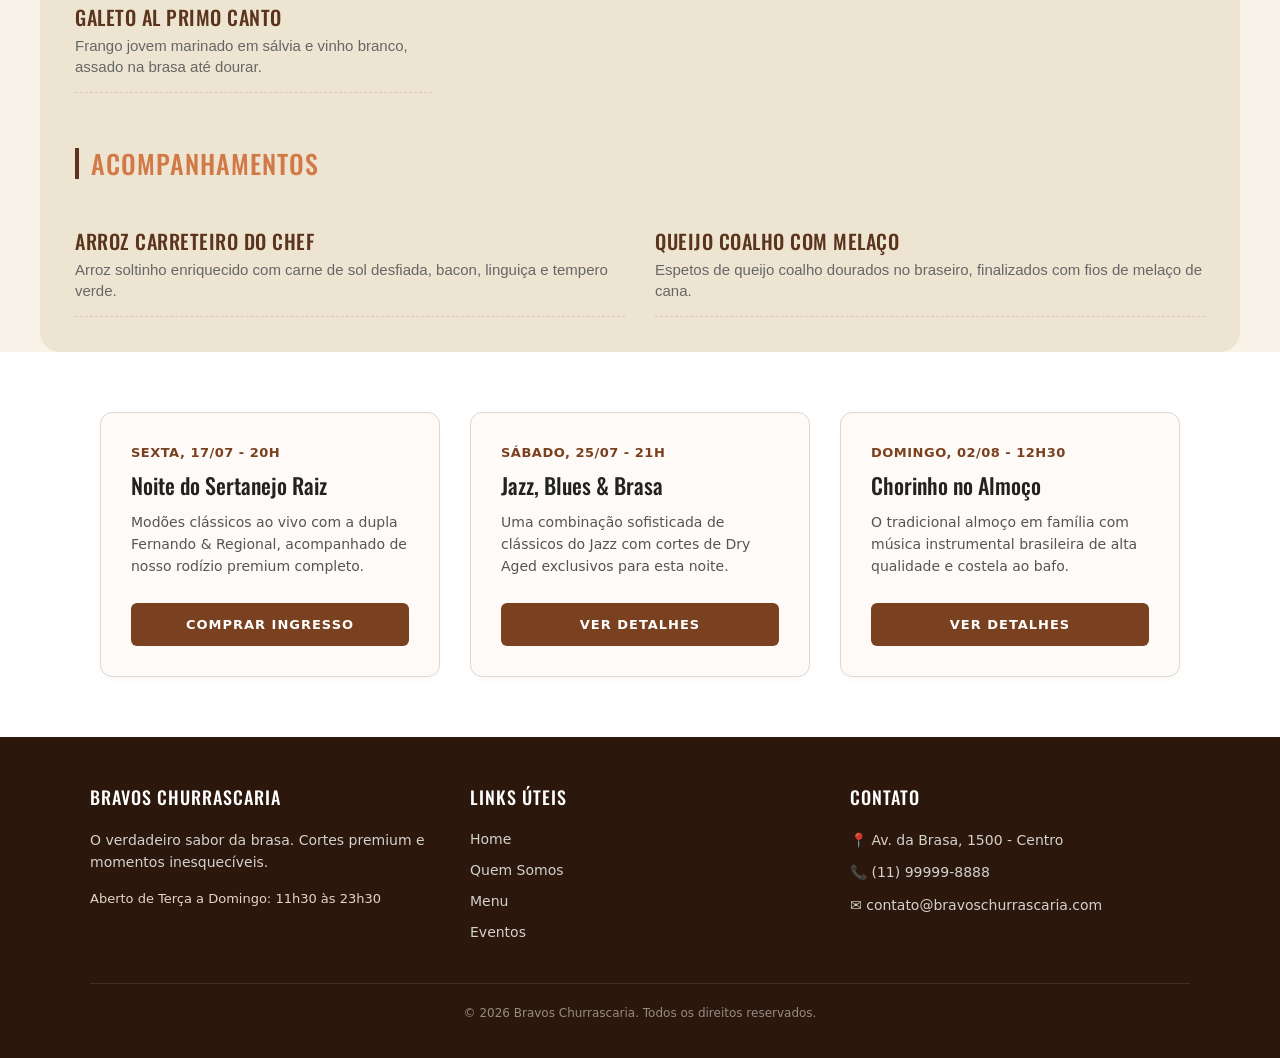
==== commit 0c1522df: "atualizado o caminho da imagem no card de história" ====
--- a/puclic/index.html
+++ b/puclic/index.html
@@ -80,7 +80,7 @@
 
                 <div class="card-historia-item">
                     <div class="card-historia-imagem">
-                        <img src="Imagens/Logo P.png" alt="Ponto perfeito da carne">
+                        <img src="img/img-alt.png" alt="Ponto perfeito da carne">
                     </div>
                     <div class="card-historia-texto">
                         <h2>A Força do Nome</h2>
@@ -179,27 +179,33 @@
         <!-- Quarta Seção -->
         <section id="Eventos">
             <div class="texto-eventos">
-                <div class="item-evento">
-                    <span class="data-evento">Sexta, 17/07 - 20h</span>
-                    <h3>Noite do Sertanejo Raiz</h3>
-                    <p>Modões clássicos ao vivo com a dupla Fernando & Regional, acompanhado de nosso rodízio premium
-                        completo.</p>
-                    <button class="botao-evento" onclick="window.location.href='evento1.html'">Comprar Ingresso</button>
-                </div>
-                <div class="item-evento">
-                    <span class="data-evento">Sábado, 25/07 - 21h</span>
-                    <h3>Jazz, Blues & Brasa</h3>
-                    <p>Uma combinação sofisticada de clássicos do Jazz com cortes de Dry Aged exclusivos para esta
-                        noite.</p>
-                    <button class="botao-evento" onclick="window.location.href='evento2.html'">Ver Detalhes</button>
-                </div>
-
-                <div class="item-evento">
-                    <span class="data-evento">Domingo, 02/08 - 12h30</span>
-                    <h3>Chorinho no Almoço</h3>
-                    <p>O tradicional almoço em família com música instrumental brasileira de alta qualidade e costela ao
-                        bafo.</p>
-                    <button class="botao-evento" onclick="window.location.href='evento3.html'">Ver Detalhes</button>
+                <div class="texto-eventos">
+                    <div class="item-evento">
+                        <span class="data-evento">Sexta, 17/07 - 20h</span>
+                        <h3>Noite do Sertanejo Raiz</h3>
+                        <p>Modões clássicos ao vivo com a dupla Fernando & Regional, acompanhado de nosso rodízio
+                            premium completo.</p>
+                        <button class="botao-evento" onclick="window.location.href='eventos1.html'">Comprar
+                            Ingresso</button>
+                    </div>
+
+                    <div class="item-evento">
+                        <span class="data-evento">Sábado, 25/07 - 21h</span>
+                        <h3>Jazz, Blues & Brasa</h3>
+                        <p>Uma combinação sofisticada de clássicos do Jazz com cortes de Dry Aged exclusivos para esta
+                            noite.</p>
+                        <button class="botao-evento" onclick="window.location.href='eventos2.html'">Ver
+                            Detalhes</button>
+                    </div>
+
+                    <div class="item-evento">
+                        <span class="data-evento">Domingo, 02/08 - 12h30</span>
+                        <h3>Chorinho no Almoço</h3>
+                        <p>O tradicional almoço em família com música instrumental brasileira de alta qualidade e
+                            costela ao bafo.</p>
+                        <button class="botao-evento" onclick="window.location.href='eventos3.html'">Ver
+                            Detalhes</button>
+                    </div>
                 </div>
             </div>
 
